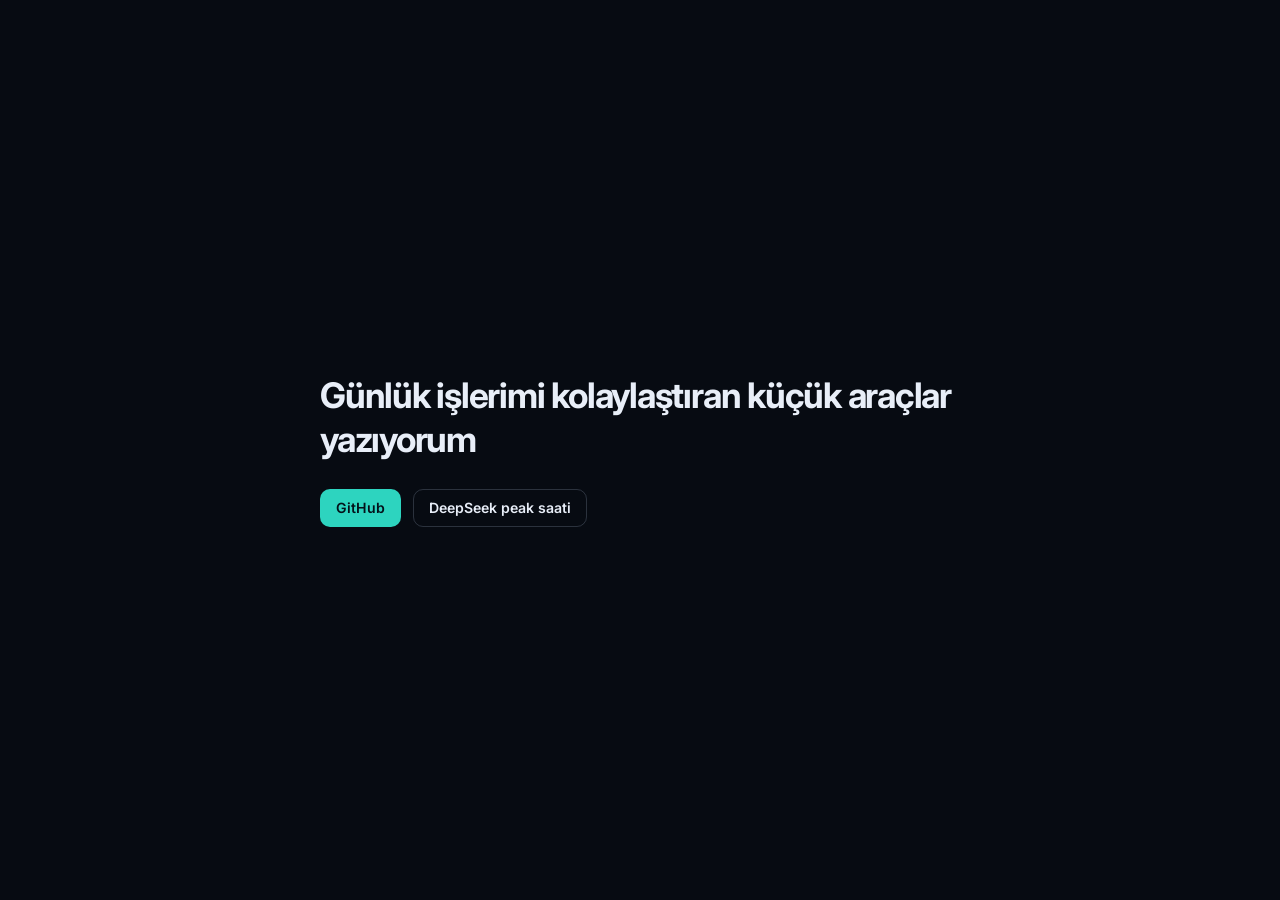
==== index.html @ ddc10a00 "refactor: ana sayfayi tek cumleye indir" ====
<!DOCTYPE html>
<html lang="tr">
<head>
  <meta charset="utf-8" />
  <meta name="viewport" content="width=device-width, initial-scale=1" />
  <title>Taha · xmtaha</title>
  <meta name="description" content="Günlük işlerimi kolaylaştıran küçük araçlar yazıyorum." />
  <meta name="author" content="Taha" />
  <meta name="theme-color" content="#070b12" />
  <meta name="color-scheme" content="dark" />
  <meta property="og:type" content="profile" />
  <meta property="og:title" content="Taha · xmtaha" />
  <meta property="og:description" content="Günlük işlerimi kolaylaştıran küçük araçlar yazıyorum." />
  <link rel="icon" href="data:image/svg+xml,%3Csvg xmlns='http://www.w3.org/2000/svg' viewBox='0 0 64 64'%3E%3Crect width='64' height='64' rx='14' fill='%230b1220'/%3E%3Cpath d='M20 22 12 32l8 10M44 22l8 10-8 10M36 18l-8 28' stroke='%232dd4bf' stroke-width='5' stroke-linecap='round' stroke-linejoin='round' fill='none'/%3E%3C/svg%3E" />
  <link rel="preconnect" href="https://fonts.googleapis.com" />
  <link rel="preconnect" href="https://fonts.gstatic.com" crossorigin />
  <link href="https://fonts.googleapis.com/css2?family=Inter:wght@400;500;600;700&family=JetBrains+Mono:wght@400;500&display=swap" rel="stylesheet" />
  <link rel="stylesheet" href="styles.css?v=4" />
</head>
<body>
  <main class="container">
    <h1>Günlük işlerimi kolaylaştıran küçük araçlar yazıyorum</h1>
    <div class="links">
      <a class="btn btn-primary" href="https://github.com/xmtaha" target="_blank" rel="noopener">GitHub</a>
      <a class="btn btn-ghost" href="deepseek/">DeepSeek peak saati</a>
    </div>
  </main>
</body>
</html>
---- styles.css ----
/* =========================================================
   xmtaha — tek cümlelik ana sayfa
   ========================================================= */

:root {
  color-scheme: dark;
  --bg: #070b12;
  --text: #e8eef8;
  --accent: #2dd4bf;
  --border-strong: rgba(148, 163, 184, 0.26);
  --font: "Inter", ui-sans-serif, system-ui, -apple-system, "Segoe UI", sans-serif;
}

*,
*::before,
*::after {
  box-sizing: border-box;
}

body {
  margin: 0;
  min-height: 100vh;
  display: grid;
  place-items: center;
  padding: 2rem 1.25rem;
  font-family: var(--font);
  font-size: 16px;
  line-height: 1.5;
  color: var(--text);
  background: var(--bg);
  -webkit-font-smoothing: antialiased;
}

a {
  color: inherit;
  text-decoration: none;
}

:focus-visible {
  outline: 2px solid var(--accent);
  outline-offset: 3px;
  border-radius: 5px;
}

.container {
  width: min(640px, 100%);
}

h1 {
  margin: 0;
  font-size: clamp(1.6rem, 4.5vw, 2.2rem);
  font-weight: 700;
  letter-spacing: -0.035em;
  line-height: 1.25;
}

.links {
  display: flex;
  flex-wrap: wrap;
  gap: 0.7rem;
  margin-top: 1.75rem;
}

.btn {
  display: inline-flex;
  align-items: center;
  padding: 0.6rem 0.95rem;
  border: 1px solid transparent;
  border-radius: 10px;
  font-size: 0.88rem;
  font-weight: 600;
  line-height: 1.2;
  transition: border-color 0.18s ease, color 0.18s ease, background 0.18s ease;
}

.btn-primary {
  background: var(--accent);
  color: #04121a;
}

.btn-primary:hover {
  background: #4fe0cc;
}

.btn-ghost {
  border-color: var(--border-strong);
}

.btn-ghost:hover {
  border-color: rgba(45, 212, 191, 0.55);
  color: var(--accent);
}

@media (max-width: 520px) {
  .links .btn {
    flex: 1 1 auto;
    justify-content: center;
  }
}

@media (prefers-reduced-motion: reduce) {
  *,
  *::before,
  *::after {
    transition-duration: 0.001ms !important;
  }
}
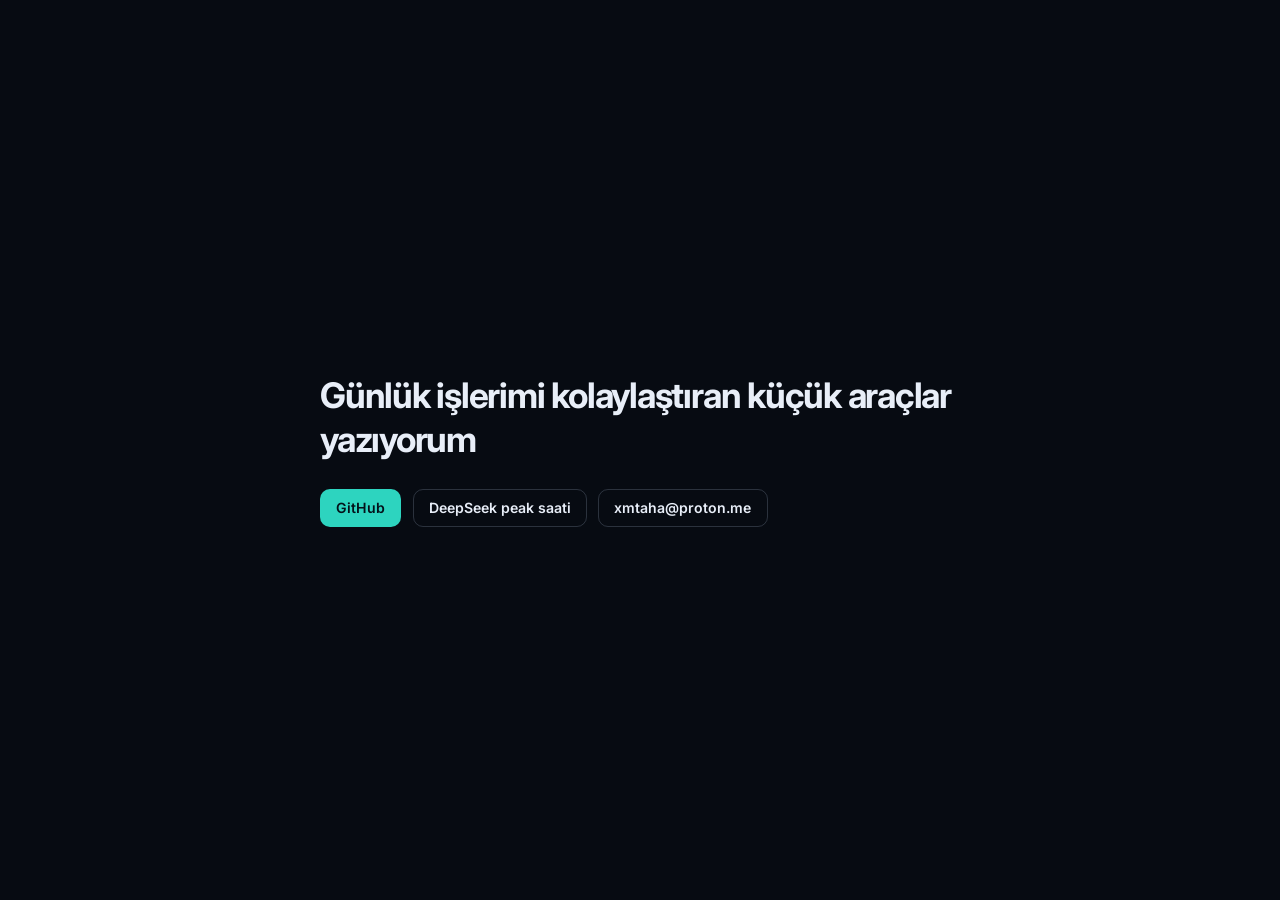
==== commit 5112ad44: "feat: iletisim icin e-posta ekle" ====
--- a/index.html
+++ b/index.html
@@ -23,7 +23,8 @@
     <div class="links">
       <a class="btn btn-primary" href="https://github.com/xmtaha" target="_blank" rel="noopener">GitHub</a>
       <a class="btn btn-ghost" href="deepseek/">DeepSeek peak saati</a>
+      <a class="btn btn-ghost" href="mailto:xmtaha@proton.me">xmtaha@proton.me</a>
     </div>
   </main>
 </body>
-</html>
+</html>
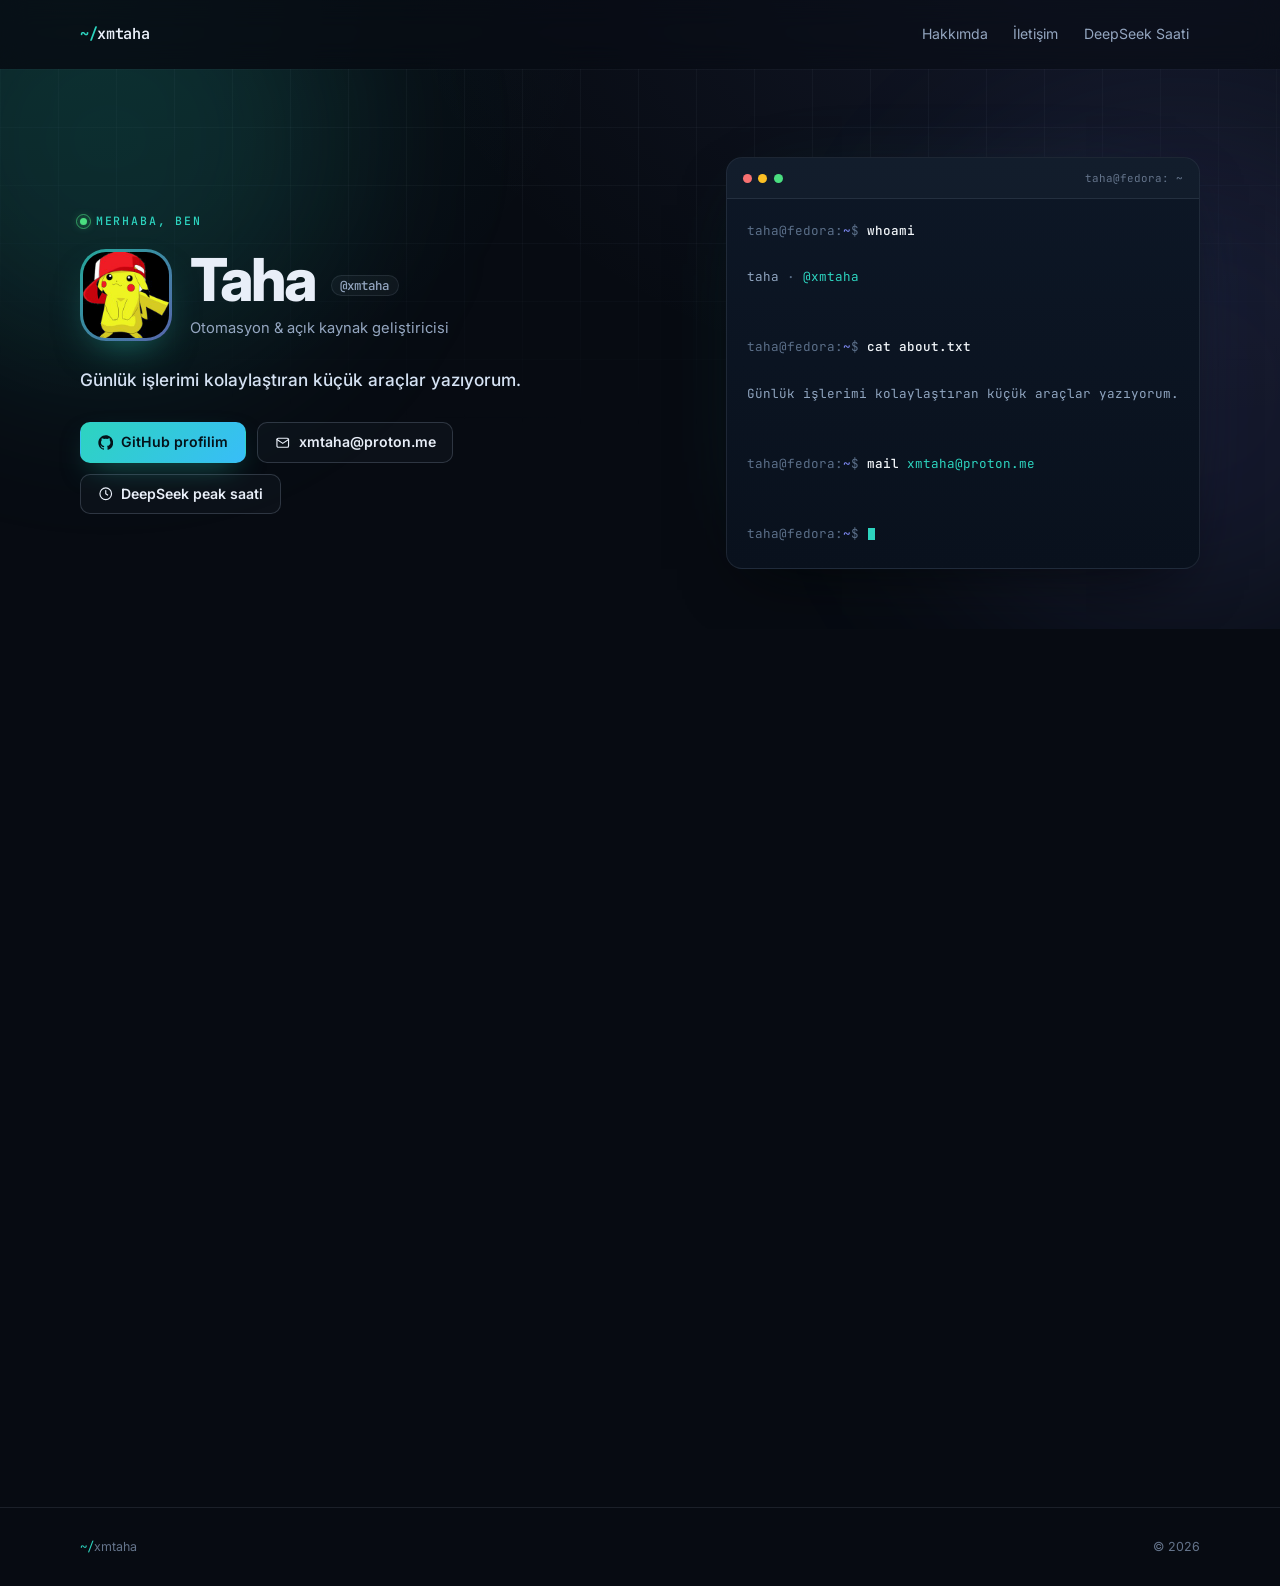
==== commit d61101cc: "feat: eski tasarima don, sadelesmis icerik + e-posta" ====
--- a/index.html
+++ b/index.html
@@ -11,20 +11,146 @@
   <meta property="og:type" content="profile" />
   <meta property="og:title" content="Taha · xmtaha" />
   <meta property="og:description" content="Günlük işlerimi kolaylaştıran küçük araçlar yazıyorum." />
+  <meta property="og:image" content="https://avatars.githubusercontent.com/u/82343366?v=4&s=400" />
   <link rel="icon" href="data:image/svg+xml,%3Csvg xmlns='http://www.w3.org/2000/svg' viewBox='0 0 64 64'%3E%3Crect width='64' height='64' rx='14' fill='%230b1220'/%3E%3Cpath d='M20 22 12 32l8 10M44 22l8 10-8 10M36 18l-8 28' stroke='%232dd4bf' stroke-width='5' stroke-linecap='round' stroke-linejoin='round' fill='none'/%3E%3C/svg%3E" />
   <link rel="preconnect" href="https://fonts.googleapis.com" />
   <link rel="preconnect" href="https://fonts.gstatic.com" crossorigin />
-  <link href="https://fonts.googleapis.com/css2?family=Inter:wght@400;500;600;700&family=JetBrains+Mono:wght@400;500&display=swap" rel="stylesheet" />
-  <link rel="stylesheet" href="styles.css?v=4" />
+  <link href="https://fonts.googleapis.com/css2?family=Inter:wght@400;500;600;700;800&family=JetBrains+Mono:wght@400;500;600&display=swap" rel="stylesheet" />
+  <link rel="stylesheet" href="styles.css?v=5" />
 </head>
 <body>
-  <main class="container">
-    <h1>Günlük işlerimi kolaylaştıran küçük araçlar yazıyorum</h1>
-    <div class="links">
-      <a class="btn btn-primary" href="https://github.com/xmtaha" target="_blank" rel="noopener">GitHub</a>
-      <a class="btn btn-ghost" href="deepseek/">DeepSeek peak saati</a>
-      <a class="btn btn-ghost" href="mailto:xmtaha@proton.me">xmtaha@proton.me</a>
+  <svg class="svg-sprite" xmlns="http://www.w3.org/2000/svg" aria-hidden="true">
+    <symbol id="i-github" viewBox="0 0 24 24">
+      <path d="M12 .5C5.73.5.5 5.73.5 12c0 5.08 3.29 9.39 7.86 10.91.58.11.79-.25.79-.56 0-.28-.01-1.02-.02-2-3.2.7-3.88-1.54-3.88-1.54-.52-1.33-1.28-1.68-1.28-1.68-1.04-.71.08-.7.08-.7 1.15.08 1.76 1.18 1.76 1.18 1.02 1.75 2.68 1.25 3.33.95.1-.74.4-1.25.72-1.54-2.55-.29-5.23-1.28-5.23-5.7 0-1.26.45-2.29 1.18-3.1-.12-.29-.51-1.46.11-3.05 0 0 .96-.31 3.15 1.18a10.9 10.9 0 0 1 5.74 0c2.19-1.49 3.15-1.18 3.15-1.18.62 1.59.23 2.76.11 3.05.73.81 1.18 1.84 1.18 3.1 0 4.43-2.69 5.41-5.25 5.69.41.36.78 1.06.78 2.14 0 1.55-.01 2.8-.01 3.18 0 .31.21.68.8.56A11.5 11.5 0 0 0 23.5 12C23.5 5.73 18.27.5 12 .5Z" />
+    </symbol>
+    <symbol id="i-mail" viewBox="0 0 24 24">
+      <rect x="3" y="5" width="18" height="14" rx="2" />
+      <path d="m3 7 9 6 9-6" />
+    </symbol>
+    <symbol id="i-clock" viewBox="0 0 24 24">
+      <circle cx="12" cy="12" r="9" />
+      <path d="M12 7v5l3 2" />
+    </symbol>
+  </svg>
+
+  <a class="skip-link" href="#main">İçeriğe geç</a>
+
+  <header class="site-header" id="site-header">
+    <nav class="nav container" aria-label="Ana menü">
+      <a class="brand" href="#top"><span class="brand-mark">~/</span>xmtaha</a>
+      <div class="nav-links" id="nav-menu">
+        <a href="#hakkimda">Hakkımda</a>
+        <a href="#iletisim">İletişim</a>
+        <a href="deepseek/">DeepSeek Saati</a>
+      </div>
+      <button class="nav-toggle" id="nav-toggle" type="button" aria-expanded="false" aria-controls="nav-menu" aria-label="Menüyü aç">
+        <span></span><span></span><span></span>
+      </button>
+    </nav>
+  </header>
+
+  <main id="main">
+    <section class="hero" id="top">
+      <div class="hero-glow hero-glow--teal" aria-hidden="true"></div>
+      <div class="hero-glow hero-glow--indigo" aria-hidden="true"></div>
+
+      <div class="container hero-grid">
+        <div class="hero-copy">
+          <p class="eyebrow"><span class="pulse" aria-hidden="true"></span> Merhaba, ben</p>
+
+          <div class="identity">
+            <img class="avatar" src="avatar.jpg" alt="Taha'nın avatarı" width="92" height="92" />
+            <div>
+              <h1>Taha <span class="handle">@xmtaha</span></h1>
+              <p class="role">Otomasyon &amp; açık kaynak geliştiricisi</p>
+            </div>
+          </div>
+
+          <p class="bio">Günlük işlerimi kolaylaştıran küçük araçlar yazıyorum.</p>
+
+          <div class="hero-actions">
+            <a class="btn btn-primary" href="https://github.com/xmtaha" target="_blank" rel="noopener">
+              <svg class="icon icon-fill" aria-hidden="true"><use href="#i-github" /></svg>
+              GitHub profilim
+            </a>
+            <a class="btn btn-ghost" href="mailto:xmtaha@proton.me">
+              <svg class="icon" aria-hidden="true"><use href="#i-mail" /></svg>
+              xmtaha@proton.me
+            </a>
+            <a class="btn btn-ghost" href="deepseek/">
+              <svg class="icon" aria-hidden="true"><use href="#i-clock" /></svg>
+              DeepSeek peak saati
+            </a>
+          </div>
+        </div>
+
+        <div class="terminal-wrap">
+          <div class="terminal">
+            <div class="terminal-bar">
+              <span class="dot dot--red" aria-hidden="true"></span>
+              <span class="dot dot--yellow" aria-hidden="true"></span>
+              <span class="dot dot--green" aria-hidden="true"></span>
+              <span class="terminal-title">taha@fedora: ~</span>
+            </div>
+            <pre class="terminal-body" aria-label="Terminal önizlemesi"><code><span class="t-line"><span class="t-dim">taha@fedora</span><span class="t-dim">:</span><span class="t-path">~</span><span class="t-dim">$</span> <span class="t-cmd">whoami</span></span>
+<span class="t-out">taha <span class="t-dim">·</span> <span class="t-accent">@xmtaha</span></span>
+
+<span class="t-line"><span class="t-dim">taha@fedora</span><span class="t-dim">:</span><span class="t-path">~</span><span class="t-dim">$</span> <span class="t-cmd">cat about.txt</span></span>
+<span class="t-out">Günlük işlerimi kolaylaştıran küçük araçlar yazıyorum.</span>
+
+<span class="t-line"><span class="t-dim">taha@fedora</span><span class="t-dim">:</span><span class="t-path">~</span><span class="t-dim">$</span> <span class="t-cmd">mail</span> <span class="t-accent">xmtaha@proton.me</span></span>
+
+<span class="t-line"><span class="t-dim">taha@fedora</span><span class="t-dim">:</span><span class="t-path">~</span><span class="t-dim">$</span> <span class="t-cursor" aria-hidden="true"></span></span></code></pre>
+          </div>
+        </div>
+      </div>
+    </section>
+
+    <section class="section" id="hakkimda">
+      <div class="container about-grid">
+        <div class="about-copy reveal">
+          <p class="eyebrow">01 — Hakkımda</p>
+          <h2>Karmaşık işleri <span class="grad">tek komuta</span> indiriyorum.</h2>
+          <p>
+            Tekrar eden işleri tek komuta indirmek için küçük araçlar yazıyorum: indirme
+            otomasyonları, NZB kontrolleri, ağ denemeleri, Linux scriptleri. Kodun büyük olması
+            değil, işe yaraması önemli.
+          </p>
+        </div>
+      </div>
+    </section>
+
+    <section class="section" id="iletisim">
+      <div class="container">
+        <div class="contact-card reveal">
+          <p class="eyebrow">02 — İletişim</p>
+          <h2>Ulaşmak istersen <span class="grad">buradan</span></h2>
+          <div class="contact-actions">
+            <a class="btn btn-primary" href="mailto:xmtaha@proton.me">
+              <svg class="icon" aria-hidden="true"><use href="#i-mail" /></svg>
+              xmtaha@proton.me
+            </a>
+            <a class="btn btn-ghost" href="https://github.com/xmtaha" target="_blank" rel="noopener">
+              <svg class="icon icon-fill" aria-hidden="true"><use href="#i-github" /></svg>
+              GitHub
+            </a>
+            <a class="btn btn-ghost" href="deepseek/">
+              <svg class="icon" aria-hidden="true"><use href="#i-clock" /></svg>
+              DeepSeek peak saati
+            </a>
+          </div>
+        </div>
+      </div>
+    </section>
+  </main>
+
+  <footer class="site-footer">
+    <div class="container footer-inner">
+      <p><span class="brand-mark">~/</span>xmtaha</p>
+      <p>© <span id="year">2026</span></p>
     </div>
-  </main>
+  </footer>
+
+  <script src="script.js?v=5"></script>
 </body>
-</html>+</html>
--- a/styles.css
+++ b/styles.css
@@ -1,14 +1,28 @@
 /* =========================================================
-   xmtaha — tek cümlelik ana sayfa
+   xmtaha — statik profil sayfası
    ========================================================= */
 
 :root {
   color-scheme: dark;
   --bg: #070b12;
+  --bg-elevated: #0c1320;
+  --surface: rgba(17, 25, 40, 0.66);
+  --surface-strong: #101a2b;
+  --border: rgba(148, 163, 184, 0.14);
+  --border-strong: rgba(148, 163, 184, 0.26);
   --text: #e8eef8;
+  --muted: #94a6c0;
+  --faint: #64748b;
   --accent: #2dd4bf;
-  --border-strong: rgba(148, 163, 184, 0.26);
+  --accent-soft: rgba(45, 212, 191, 0.12);
+  --accent-2: #818cf8;
+  --green: #4ade80;
+  --amber: #fbbf24;
+  --red: #f87171;
+  --radius: 18px;
+  --shadow: 0 24px 60px -24px rgba(0, 0, 0, 0.8);
   --font: "Inter", ui-sans-serif, system-ui, -apple-system, "Segoe UI", sans-serif;
+  --mono: "JetBrains Mono", ui-monospace, SFMono-Regular, Consolas, monospace;
 }
 
 *,
@@ -17,23 +31,62 @@
   box-sizing: border-box;
 }
 
+html {
+  scroll-behavior: smooth;
+  -webkit-text-size-adjust: 100%;
+}
+
 body {
   margin: 0;
-  min-height: 100vh;
-  display: grid;
-  place-items: center;
-  padding: 2rem 1.25rem;
   font-family: var(--font);
   font-size: 16px;
-  line-height: 1.5;
+  line-height: 1.6;
   color: var(--text);
-  background: var(--bg);
+  background-color: var(--bg);
+  background-image:
+    radial-gradient(1200px 800px at 88% -8%, rgba(129, 140, 248, 0.1), transparent 62%),
+    radial-gradient(900px 700px at 6% 0%, rgba(45, 212, 191, 0.07), transparent 58%);
+  background-attachment: fixed;
   -webkit-font-smoothing: antialiased;
+  -moz-osx-font-smoothing: grayscale;
+  overflow-x: hidden;
+}
+
+img {
+  display: block;
+  max-width: 100%;
 }
 
 a {
   color: inherit;
   text-decoration: none;
+}
+
+button {
+  font: inherit;
+  color: inherit;
+}
+
+h1,
+h2,
+h3,
+p,
+blockquote,
+dl,
+dd,
+figure {
+  margin: 0;
+}
+
+ul {
+  margin: 0;
+  padding: 0;
+  list-style: none;
+}
+
+::selection {
+  background: rgba(45, 212, 191, 0.32);
+  color: #fff;
 }
 
 :focus-visible {
@@ -42,48 +95,186 @@
   border-radius: 5px;
 }
 
+.svg-sprite {
+  position: absolute;
+  width: 0;
+  height: 0;
+  overflow: hidden;
+}
+
+.icon {
+  width: 1.1em;
+  height: 1.1em;
+  flex: none;
+  fill: none;
+  stroke: currentColor;
+  stroke-width: 1.8;
+  stroke-linecap: round;
+  stroke-linejoin: round;
+}
+
+.icon-fill {
+  fill: currentColor;
+  stroke: none;
+}
+
 .container {
-  width: min(640px, 100%);
-}
-
-h1 {
-  margin: 0;
-  font-size: clamp(1.6rem, 4.5vw, 2.2rem);
+  width: min(1120px, calc(100% - 2.5rem));
+  margin-inline: auto;
+}
+
+.skip-link {
+  position: fixed;
+  top: 0.75rem;
+  left: 0.75rem;
+  z-index: 200;
+  padding: 0.6rem 1rem;
+  border-radius: 8px;
+  background: var(--accent);
+  color: #04121a;
   font-weight: 700;
-  letter-spacing: -0.035em;
-  line-height: 1.25;
-}
-
-.links {
-  display: flex;
-  flex-wrap: wrap;
-  gap: 0.7rem;
-  margin-top: 1.75rem;
-}
+  transform: translateY(-160%);
+  transition: transform 0.2s ease;
+}
+
+.skip-link:focus {
+  transform: translateY(0);
+}
+
+/* ---------- Header ---------- */
+
+.site-header {
+  position: sticky;
+  top: 0;
+  z-index: 90;
+  background: rgba(7, 11, 18, 0.5);
+  border-bottom: 1px solid transparent;
+  backdrop-filter: blur(14px);
+  -webkit-backdrop-filter: blur(14px);
+  transition: background 0.25s ease, border-color 0.25s ease;
+}
+
+.site-header.is-scrolled {
+  background: rgba(7, 11, 18, 0.86);
+  border-bottom-color: var(--border);
+}
+
+.nav {
+  position: relative;
+  display: flex;
+  align-items: center;
+  gap: 1.25rem;
+  height: 68px;
+}
+
+.brand {
+  display: inline-flex;
+  align-items: center;
+  font-family: var(--mono);
+  font-size: 0.95rem;
+  font-weight: 600;
+  letter-spacing: -0.02em;
+  color: var(--text);
+}
+
+.brand-mark {
+  color: var(--accent);
+}
+
+.nav-links {
+  display: flex;
+  align-items: center;
+  gap: 0.25rem;
+  margin-left: auto;
+}
+
+.nav-links a {
+  padding: 0.42rem 0.68rem;
+  border-radius: 8px;
+  font-size: 0.88rem;
+  color: var(--muted);
+  transition: color 0.18s ease, background 0.18s ease;
+}
+
+.nav-links a:hover,
+.nav-links a.active {
+  color: var(--text);
+  background: rgba(148, 163, 184, 0.08);
+}
+
+.nav-github {
+  padding: 0.5rem 0.85rem;
+  font-size: 0.84rem;
+}
+
+.nav-toggle {
+  display: none;
+  flex-direction: column;
+  justify-content: center;
+  gap: 4px;
+  width: 40px;
+  height: 40px;
+  padding: 0;
+  border: 1px solid var(--border);
+  border-radius: 9px;
+  background: rgba(148, 163, 184, 0.05);
+  cursor: pointer;
+}
+
+.nav-toggle span {
+  display: block;
+  width: 17px;
+  height: 2px;
+  margin-inline: auto;
+  border-radius: 2px;
+  background: var(--text);
+  transition: transform 0.22s ease, opacity 0.22s ease;
+}
+
+.nav.is-open .nav-toggle span:nth-child(1) {
+  transform: translateY(6px) rotate(45deg);
+}
+
+.nav.is-open .nav-toggle span:nth-child(2) {
+  opacity: 0;
+}
+
+.nav.is-open .nav-toggle span:nth-child(3) {
+  transform: translateY(-6px) rotate(-45deg);
+}
+
+/* ---------- Buttons ---------- */
 
 .btn {
   display: inline-flex;
   align-items: center;
-  padding: 0.6rem 0.95rem;
+  justify-content: center;
+  gap: 0.5rem;
+  padding: 0.68rem 1.05rem;
   border: 1px solid transparent;
   border-radius: 10px;
   font-size: 0.88rem;
   font-weight: 600;
   line-height: 1.2;
-  transition: border-color 0.18s ease, color 0.18s ease, background 0.18s ease;
+  cursor: pointer;
+  transition: transform 0.18s ease, background 0.18s ease, border-color 0.18s ease, color 0.18s ease;
 }
 
 .btn-primary {
-  background: var(--accent);
+  background: linear-gradient(135deg, var(--accent), #38bdf8);
   color: #04121a;
+  box-shadow: 0 12px 30px -12px rgba(45, 212, 191, 0.55);
 }
 
 .btn-primary:hover {
-  background: #4fe0cc;
+  transform: translateY(-2px);
+  box-shadow: 0 16px 34px -12px rgba(45, 212, 191, 0.65);
 }
 
 .btn-ghost {
   border-color: var(--border-strong);
+  background: rgba(148, 163, 184, 0.045);
+  color: var(--text);
 }
 
 .btn-ghost:hover {
@@ -91,17 +282,1306 @@
   color: var(--accent);
 }
 
-@media (max-width: 520px) {
-  .links .btn {
+/* ---------- Hero ---------- */
+
+.hero {
+  position: relative;
+  padding: clamp(3.25rem, 7vw, 5.5rem) 0 clamp(2.5rem, 5vw, 3.75rem);
+  overflow: hidden;
+}
+
+.hero::before {
+  content: "";
+  position: absolute;
+  inset: 0;
+  background-image:
+    linear-gradient(rgba(148, 163, 184, 0.055) 1px, transparent 1px),
+    linear-gradient(90deg, rgba(148, 163, 184, 0.055) 1px, transparent 1px);
+  background-size: 58px 58px;
+  -webkit-mask-image: radial-gradient(ellipse 85% 65% at 50% 0%, #000 35%, transparent 100%);
+  mask-image: radial-gradient(ellipse 85% 65% at 50% 0%, #000 35%, transparent 100%);
+  pointer-events: none;
+}
+
+.hero-glow {
+  position: absolute;
+  border-radius: 50%;
+  filter: blur(90px);
+  pointer-events: none;
+}
+
+.hero-glow--teal {
+  top: -160px;
+  left: -120px;
+  width: 460px;
+  height: 460px;
+  background: rgba(45, 212, 191, 0.13);
+}
+
+.hero-glow--indigo {
+  top: 60px;
+  right: -160px;
+  width: 520px;
+  height: 520px;
+  background: rgba(129, 140, 248, 0.11);
+}
+
+.hero-grid {
+  position: relative;
+  display: grid;
+  grid-template-columns: 1.12fr 0.88fr;
+  align-items: center;
+  gap: clamp(2rem, 5vw, 4.5rem);
+}
+
+.hero-copy {
+  animation: hero-in 0.8s cubic-bezier(0.2, 0.7, 0.3, 1) both;
+}
+
+.eyebrow {
+  display: flex;
+  align-items: center;
+  gap: 0.55rem;
+  margin-bottom: 1.15rem;
+  font-family: var(--mono);
+  font-size: 0.72rem;
+  font-weight: 500;
+  letter-spacing: 0.16em;
+  text-transform: uppercase;
+  color: var(--accent);
+}
+
+.pulse {
+  position: relative;
+  width: 7px;
+  height: 7px;
+  border-radius: 50%;
+  background: var(--green);
+  box-shadow: 0 0 10px rgba(74, 222, 128, 0.8);
+}
+
+.pulse::after {
+  content: "";
+  position: absolute;
+  inset: -4px;
+  border: 1px solid rgba(74, 222, 128, 0.6);
+  border-radius: 50%;
+  animation: pulse-ring 2s ease-out infinite;
+}
+
+.identity {
+  display: flex;
+  align-items: center;
+  gap: 1.15rem;
+  margin-bottom: 1.6rem;
+}
+
+.avatar {
+  width: 92px;
+  height: 92px;
+  flex: none;
+  padding: 3px;
+  border-radius: 26px;
+  background: linear-gradient(135deg, rgba(45, 212, 191, 0.75), rgba(129, 140, 248, 0.65));
+  box-shadow: 0 18px 40px -18px rgba(45, 212, 191, 0.55);
+  object-fit: cover;
+}
+
+h1 {
+  font-size: clamp(2.4rem, 5vw, 3.7rem);
+  font-weight: 800;
+  letter-spacing: -0.045em;
+  line-height: 1.05;
+}
+
+.handle {
+  display: inline-block;
+  margin-left: 0.35rem;
+  padding: 0.18rem 0.55rem;
+  border: 1px solid var(--border);
+  border-radius: 999px;
+  background: rgba(148, 163, 184, 0.06);
+  font-family: var(--mono);
+  font-size: 0.78rem;
+  font-weight: 500;
+  letter-spacing: 0;
+  color: var(--muted);
+  vertical-align: middle;
+}
+
+.role {
+  margin-top: 0.4rem;
+  font-size: 0.92rem;
+  color: var(--muted);
+}
+
+.bio {
+  margin-bottom: 0.85rem;
+  font-size: 1.08rem;
+  font-weight: 500;
+  color: #d5e2f3;
+}
+
+.intro {
+  max-width: 56ch;
+  font-size: 0.95rem;
+  line-height: 1.75;
+  color: var(--muted);
+}
+
+.hero-actions {
+  display: flex;
+  flex-wrap: wrap;
+  gap: 0.7rem;
+  margin-top: 1.75rem;
+}
+
+.hero-meta {
+  display: flex;
+  flex-wrap: wrap;
+  gap: 0.65rem 1.4rem;
+  margin-top: 1.9rem;
+  font-size: 0.8rem;
+  color: var(--faint);
+}
+
+.hero-meta li {
+  display: inline-flex;
+  align-items: center;
+  gap: 0.42rem;
+}
+
+.hero-meta .icon {
+  color: var(--accent);
+  opacity: 0.85;
+}
+
+.local-time {
+  font-family: var(--mono);
+  font-size: 0.76rem;
+  color: var(--muted);
+  font-variant-numeric: tabular-nums;
+}
+
+/* ---------- Terminal ---------- */
+
+.terminal-wrap {
+  position: relative;
+  max-width: 500px;
+  justify-self: end;
+  width: 100%;
+  animation: hero-in 0.9s 0.12s cubic-bezier(0.2, 0.7, 0.3, 1) both;
+}
+
+.terminal-wrap::before {
+  content: "";
+  position: absolute;
+  inset: 12% 8%;
+  background: linear-gradient(120deg, rgba(45, 212, 191, 0.35), rgba(129, 140, 248, 0.35));
+  filter: blur(52px);
+  opacity: 0.5;
+  z-index: -1;
+}
+
+.terminal {
+  border: 1px solid var(--border);
+  border-radius: 16px;
+  background: linear-gradient(180deg, #0d1726, #09111d);
+  box-shadow: var(--shadow);
+  overflow: hidden;
+}
+
+.terminal-bar {
+  display: flex;
+  align-items: center;
+  gap: 0.4rem;
+  padding: 0.72rem 1rem;
+  border-bottom: 1px solid var(--border);
+  background: rgba(148, 163, 184, 0.04);
+}
+
+.dot {
+  width: 9px;
+  height: 9px;
+  border-radius: 50%;
+}
+
+.dot--red { background: #f87171; }
+.dot--yellow { background: #fbbf24; }
+.dot--green { background: #4ade80; }
+
+.terminal-title {
+  margin-left: auto;
+  font-family: var(--mono);
+  font-size: 0.68rem;
+  color: var(--faint);
+}
+
+.terminal-body {
+  margin: 0;
+  padding: 1.2rem 1.25rem 1.4rem;
+  overflow-x: auto;
+  font-family: var(--mono);
+  font-size: 0.79rem;
+  line-height: 1.85;
+  color: #c9d6e8;
+  tab-size: 2;
+}
+
+.terminal-body code {
+  font-family: inherit;
+}
+
+.t-line {
+  display: block;
+}
+
+.t-out {
+  display: block;
+  color: #8fa4bf;
+}
+
+.t-dim { color: #5b6f89; }
+.t-path { color: var(--accent-2); }
+.t-cmd { color: #f1f5f9; font-weight: 500; }
+.t-accent { color: var(--accent); }
+.t-hash { color: var(--amber); }
+
+.t-cursor {
+  display: inline-block;
+  width: 7px;
+  height: 0.95em;
+  margin-left: 1px;
+  background: var(--accent);
+  vertical-align: -2px;
+  animation: blink 1.1s steps(1) infinite;
+}
+
+/* ---------- Stats ---------- */
+
+.stats-bar {
+  display: grid;
+  grid-template-columns: repeat(4, 1fr);
+  margin-top: clamp(2.5rem, 5vw, 3.75rem);
+  border: 1px solid var(--border);
+  border-radius: 16px;
+  background: rgba(13, 21, 34, 0.58);
+  backdrop-filter: blur(10px);
+  -webkit-backdrop-filter: blur(10px);
+  overflow: hidden;
+}
+
+.stat {
+  padding: 1.15rem 1.4rem;
+  border-left: 1px solid var(--border);
+}
+
+.stat:first-child {
+  border-left: 0;
+}
+
+.stat-value {
+  display: block;
+  font-size: 1.55rem;
+  font-weight: 700;
+  letter-spacing: -0.03em;
+  line-height: 1.2;
+  font-variant-numeric: tabular-nums;
+}
+
+.stat-label {
+  display: block;
+  margin-top: 0.15rem;
+  font-size: 0.75rem;
+  color: var(--faint);
+}
+
+/* ---------- Sections ---------- */
+
+.section {
+  position: relative;
+  padding-block: clamp(3.5rem, 7.5vw, 6.25rem);
+  scroll-margin-top: 84px;
+}
+
+.section-head {
+  display: flex;
+  align-items: flex-end;
+  justify-content: space-between;
+  gap: 1.5rem;
+  flex-wrap: wrap;
+  margin-bottom: 2rem;
+}
+
+.section-head .eyebrow,
+.contact-card .eyebrow {
+  margin-bottom: 0.8rem;
+}
+
+h2 {
+  font-size: clamp(1.85rem, 3.6vw, 2.65rem);
+  font-weight: 800;
+  letter-spacing: -0.04em;
+  line-height: 1.14;
+}
+
+.grad {
+  background: linear-gradient(110deg, var(--accent) 10%, var(--accent-2) 90%);
+  -webkit-background-clip: text;
+  background-clip: text;
+  color: transparent;
+}
+
+.section-sub {
+  max-width: 58ch;
+  margin-top: 0.7rem;
+  font-size: 0.9rem;
+  color: var(--muted);
+}
+
+.inline-link {
+  color: var(--accent);
+  text-decoration: underline;
+  text-decoration-color: rgba(45, 212, 191, 0.35);
+  text-underline-offset: 3px;
+}
+
+.inline-link:hover {
+  text-decoration-color: var(--accent);
+}
+
+/* ---------- About ---------- */
+
+.about-grid {
+  display: grid;
+  grid-template-columns: 1.35fr 0.85fr;
+  align-items: start;
+  gap: clamp(2rem, 5vw, 4rem);
+}
+
+.about-copy .eyebrow {
+  margin-bottom: 0.9rem;
+}
+
+.about-copy h2 {
+  margin-bottom: 1.2rem;
+  max-width: 20ch;
+}
+
+.about-copy p {
+  max-width: 62ch;
+  font-size: 0.94rem;
+  line-height: 1.78;
+  color: var(--muted);
+}
+
+.about-copy p + p {
+  margin-top: 0.9rem;
+}
+
+.now-list {
+  display: grid;
+  gap: 0.6rem;
+  margin-top: 1.5rem;
+}
+
+.now-list li {
+  display: flex;
+  gap: 0.7rem;
+  font-size: 0.88rem;
+  color: var(--muted);
+}
+
+.now-list strong {
+  color: var(--text);
+  font-weight: 600;
+}
+
+.now-dot {
+  width: 6px;
+  height: 6px;
+  flex: none;
+  margin-top: 0.55rem;
+  border-radius: 50%;
+  background: var(--green);
+  box-shadow: 0 0 10px rgba(74, 222, 128, 0.75);
+}
+
+.toolbox {
+  position: sticky;
+  top: 94px;
+  border: 1px solid var(--border);
+  border-radius: var(--radius);
+  background: linear-gradient(180deg, rgba(19, 28, 44, 0.72), rgba(11, 17, 28, 0.52));
+  overflow: hidden;
+  box-shadow: 0 22px 50px -34px rgba(0, 0, 0, 0.9);
+}
+
+.toolbox-head {
+  display: flex;
+  align-items: center;
+  justify-content: space-between;
+  gap: 1rem;
+  padding: 0.95rem 1.25rem;
+  border-bottom: 1px solid var(--border);
+  background: rgba(148, 163, 184, 0.04);
+  font-size: 0.8rem;
+}
+
+.mono {
+  font-family: var(--mono);
+  color: var(--muted);
+}
+
+.badge {
+  padding: 0.15rem 0.5rem;
+  border: 1px solid rgba(45, 212, 191, 0.3);
+  border-radius: 999px;
+  background: rgba(45, 212, 191, 0.08);
+  font-family: var(--mono);
+  font-size: 0.62rem;
+  letter-spacing: 0.08em;
+  text-transform: uppercase;
+  color: var(--accent);
+}
+
+.toolbox dl {
+  padding: 0.3rem 1.25rem;
+}
+
+.toolbox dl > div {
+  display: grid;
+  grid-template-columns: 72px 1fr;
+  gap: 1rem;
+  padding: 0.85rem 0;
+  border-bottom: 1px dashed rgba(148, 163, 184, 0.13);
+}
+
+.toolbox dl > div:last-child {
+  border-bottom: 0;
+}
+
+.toolbox dt {
+  padding-top: 0.12rem;
+  font-family: var(--mono);
+  font-size: 0.68rem;
+  letter-spacing: 0.08em;
+  text-transform: uppercase;
+  color: var(--faint);
+}
+
+.toolbox dd {
+  font-size: 0.85rem;
+  line-height: 1.6;
+  color: #c7d4e6;
+}
+
+/* ---------- Projects ---------- */
+
+.project-toolbar {
+  display: flex;
+  align-items: center;
+  justify-content: space-between;
+  gap: 1rem;
+  flex-wrap: wrap;
+  margin-bottom: 1rem;
+}
+
+.filters {
+  display: flex;
+  flex-wrap: wrap;
+  gap: 0.4rem;
+}
+
+.filter {
+  display: inline-flex;
+  align-items: center;
+  gap: 0.42rem;
+  padding: 0.42rem 0.78rem;
+  border: 1px solid var(--border);
+  border-radius: 999px;
+  background: transparent;
+  font-size: 0.8rem;
+  line-height: 1.2;
+  color: var(--muted);
+  cursor: pointer;
+  transition: border-color 0.18s ease, color 0.18s ease, background 0.18s ease;
+}
+
+.filter:hover {
+  border-color: var(--border-strong);
+  color: var(--text);
+}
+
+.filter[aria-pressed="true"] {
+  border-color: rgba(45, 212, 191, 0.5);
+  background: rgba(45, 212, 191, 0.11);
+  color: #8ff3e6;
+}
+
+.filter-count {
+  font-family: var(--mono);
+  font-size: 0.68rem;
+  color: var(--faint);
+}
+
+.filter[aria-pressed="true"] .filter-count {
+  color: rgba(143, 243, 230, 0.7);
+}
+
+.lang-dot {
+  width: 8px;
+  height: 8px;
+  flex: none;
+  border-radius: 50%;
+  background: var(--dot, var(--accent));
+}
+
+.search {
+  display: flex;
+  align-items: center;
+  gap: 0.5rem;
+  min-width: 230px;
+  padding: 0.52rem 0.8rem;
+  border: 1px solid var(--border);
+  border-radius: 10px;
+  background: rgba(17, 25, 40, 0.5);
+  color: var(--faint);
+  transition: border-color 0.18s ease, box-shadow 0.18s ease;
+}
+
+.search:focus-within {
+  border-color: rgba(45, 212, 191, 0.6);
+  box-shadow: 0 0 0 3px rgba(45, 212, 191, 0.1);
+}
+
+.search .icon {
+  width: 15px;
+  height: 15px;
+}
+
+.search input {
+  width: 100%;
+  border: 0;
+  background: transparent;
+  font-family: inherit;
+  font-size: 0.85rem;
+  color: var(--text);
+  outline: none;
+}
+
+.search input::placeholder {
+  color: var(--faint);
+}
+
+.results-line {
+  margin-bottom: 1.1rem;
+  font-size: 0.78rem;
+  color: var(--faint);
+}
+
+.results-line strong {
+  color: var(--muted);
+  font-weight: 600;
+  font-variant-numeric: tabular-nums;
+}
+
+.project-grid {
+  display: grid;
+  grid-template-columns: repeat(auto-fill, minmax(290px, 1fr));
+  gap: 1rem;
+}
+
+.project {
+  position: relative;
+  display: flex;
+  flex-direction: column;
+  gap: 0.65rem;
+  min-height: 214px;
+  padding: 1.3rem;
+  border: 1px solid var(--border);
+  border-radius: 16px;
+  background: linear-gradient(160deg, rgba(19, 28, 44, 0.75), rgba(11, 17, 28, 0.6));
+  opacity: 0;
+  transform: translateY(16px);
+  transition:
+    opacity 0.55s ease,
+    transform 0.55s cubic-bezier(0.2, 0.7, 0.3, 1),
+    border-color 0.2s ease,
+    box-shadow 0.2s ease;
+}
+
+.project.in {
+  opacity: 1;
+  transform: none;
+  transition:
+    opacity 0.55s ease,
+    transform 0.2s ease,
+    border-color 0.2s ease,
+    box-shadow 0.2s ease;
+}
+
+.project.in:hover {
+  transform: translateY(-4px);
+  border-color: rgba(45, 212, 191, 0.4);
+  box-shadow: 0 22px 44px -26px rgba(0, 0, 0, 0.95), inset 0 0 0 1px rgba(45, 212, 191, 0.06);
+}
+
+.project.is-hidden {
+  display: none;
+}
+
+.project-top {
+  display: flex;
+  align-items: center;
+  justify-content: space-between;
+  color: var(--faint);
+}
+
+.project-top .icon {
+  width: 19px;
+  height: 19px;
+}
+
+.project-top .folder {
+  color: var(--accent);
+  opacity: 0.9;
+}
+
+.card-arrow {
+  transition: color 0.18s ease, transform 0.18s ease;
+}
+
+.project:hover .card-arrow {
+  color: var(--accent);
+  transform: translate(2px, -2px);
+}
+
+.project h3 {
+  font-family: var(--mono);
+  font-size: 0.95rem;
+  font-weight: 600;
+  letter-spacing: -0.02em;
+  line-height: 1.4;
+  overflow-wrap: anywhere;
+}
+
+.project h3 a {
+  transition: color 0.18s ease;
+}
+
+.project h3 a:hover {
+  color: var(--accent);
+}
+
+.project p {
+  flex: 1;
+  font-size: 0.86rem;
+  line-height: 1.68;
+  color: var(--muted);
+}
+
+.project-meta {
+  display: flex;
+  flex-wrap: wrap;
+  align-items: center;
+  gap: 0.55rem 0.8rem;
+  margin-top: 0.15rem;
+  font-family: var(--mono);
+  font-size: 0.7rem;
+  color: var(--faint);
+}
+
+.lang {
+  display: inline-flex;
+  align-items: center;
+  gap: 0.4rem;
+  color: var(--muted);
+}
+
+.meta-item {
+  display: inline-flex;
+  align-items: center;
+  gap: 0.28rem;
+  font-variant-numeric: tabular-nums;
+}
+
+.meta-item .icon {
+  width: 12px;
+  height: 12px;
+}
+
+.meta-date {
+  margin-left: auto;
+  color: var(--faint);
+}
+
+.meta-date .icon {
+  opacity: 0.7;
+}
+
+.tag-fork {
+  padding: 0.05rem 0.42rem;
+  border: 1px solid var(--border);
+  border-radius: 999px;
+  font-size: 0.62rem;
+  letter-spacing: 0.04em;
+  color: var(--faint);
+}
+
+.empty-state {
+  display: grid;
+  justify-items: center;
+  gap: 0.6rem;
+  margin-top: 0.5rem;
+  padding: 3rem 1.5rem;
+  border: 1px dashed var(--border-strong);
+  border-radius: 16px;
+  text-align: center;
+  color: var(--muted);
+}
+
+.empty-state[hidden] {
+  display: none;
+}
+
+.empty-state > .icon {
+  width: 26px;
+  height: 26px;
+  color: var(--faint);
+}
+
+.empty-state .btn {
+  margin-top: 0.4rem;
+}
+
+.noscript-note {
+  margin-top: 1rem;
+  font-size: 0.85rem;
+  color: var(--muted);
+}
+
+/* ---------- Skills ---------- */
+
+.skills-grid {
+  display: grid;
+  grid-template-columns: repeat(auto-fit, minmax(245px, 1fr));
+  gap: 1rem;
+}
+
+.skill-card {
+  padding: 1.3rem;
+  border: 1px solid var(--border);
+  border-radius: 16px;
+  background: linear-gradient(180deg, rgba(19, 28, 44, 0.62), rgba(11, 17, 28, 0.46));
+  transition: border-color 0.2s ease, transform 0.2s ease;
+}
+
+.skill-card:hover {
+  border-color: rgba(45, 212, 191, 0.32);
+  transform: translateY(-2px);
+}
+
+.skill-icon {
+  display: grid;
+  place-items: center;
+  width: 38px;
+  height: 38px;
+  margin-bottom: 0.95rem;
+  border: 1px solid rgba(45, 212, 191, 0.22);
+  border-radius: 11px;
+  background: rgba(45, 212, 191, 0.09);
+  color: var(--accent);
+}
+
+.skill-icon .icon {
+  width: 18px;
+  height: 18px;
+}
+
+.skill-card h3 {
+  margin-bottom: 0.35rem;
+  font-size: 0.98rem;
+  font-weight: 600;
+  letter-spacing: -0.015em;
+}
+
+.skill-card p {
+  font-size: 0.84rem;
+  line-height: 1.68;
+  color: var(--muted);
+}
+
+.lang-panel {
+  margin-top: 1.35rem;
+  padding: 1.4rem 1.5rem;
+  border: 1px solid var(--border);
+  border-radius: var(--radius);
+  background: linear-gradient(180deg, rgba(17, 25, 40, 0.6), rgba(11, 17, 28, 0.45));
+}
+
+.lang-panel-head {
+  display: flex;
+  align-items: baseline;
+  justify-content: space-between;
+  gap: 1rem;
+  flex-wrap: wrap;
+  padding-bottom: 1rem;
+  border-bottom: 1px solid var(--border);
+}
+
+.lang-panel-head h3 {
+  font-size: 0.94rem;
+  font-weight: 600;
+}
+
+.lang-panel-head span {
+  font-family: var(--mono);
+  font-size: 0.7rem;
+  color: var(--faint);
+}
+
+.lang-bars {
+  display: grid;
+  gap: 0.85rem;
+  padding-top: 1.15rem;
+}
+
+.lang-row {
+  display: grid;
+  grid-template-columns: 120px 1fr 42px;
+  align-items: center;
+  gap: 0.9rem;
+  font-size: 0.82rem;
+}
+
+.lang-name {
+  display: inline-flex;
+  align-items: center;
+  gap: 0.5rem;
+  color: var(--text);
+}
+
+.lang-track {
+  display: block;
+  height: 8px;
+  border-radius: 999px;
+  background: rgba(148, 163, 184, 0.11);
+  overflow: hidden;
+}
+
+.lang-fill {
+  display: block;
+  width: 0;
+  height: 100%;
+  border-radius: 999px;
+  background: var(--dot, var(--accent));
+  box-shadow: 0 0 12px -2px var(--dot, var(--accent));
+  transition: width 0.9s cubic-bezier(0.2, 0.8, 0.2, 1) 0.15s;
+}
+
+.reveal.in .lang-fill {
+  width: var(--w);
+}
+
+.lang-count {
+  font-family: var(--mono);
+  font-size: 0.7rem;
+  text-align: right;
+  color: var(--faint);
+  font-variant-numeric: tabular-nums;
+}
+
+/* ---------- Contact ---------- */
+
+.contact-card {
+  position: relative;
+  overflow: hidden;
+  padding: clamp(2rem, 5.5vw, 3.75rem);
+  border: 1px solid rgba(45, 212, 191, 0.26);
+  border-radius: 26px;
+  background:
+    radial-gradient(620px 300px at 82% 0%, rgba(129, 140, 248, 0.16), transparent 70%),
+    radial-gradient(520px 320px at 8% 100%, rgba(45, 212, 191, 0.13), transparent 72%),
+    rgba(13, 21, 34, 0.82);
+  text-align: center;
+}
+
+.contact-card::before {
+  content: "";
+  position: absolute;
+  inset: 0;
+  background-image:
+    linear-gradient(rgba(148, 163, 184, 0.05) 1px, transparent 1px),
+    linear-gradient(90deg, rgba(148, 163, 184, 0.05) 1px, transparent 1px);
+  background-size: 46px 46px;
+  -webkit-mask-image: radial-gradient(ellipse 70% 80% at 50% 50%, #000, transparent 78%);
+  mask-image: radial-gradient(ellipse 70% 80% at 50% 50%, #000, transparent 78%);
+  pointer-events: none;
+}
+
+.contact-card > * {
+  position: relative;
+}
+
+.contact-card .eyebrow {
+  justify-content: center;
+}
+
+.contact-card h2 {
+  max-width: 24ch;
+  margin: 0 auto 0.9rem;
+}
+
+.contact-desc {
+  max-width: 52ch;
+  margin: 0 auto 1.8rem;
+  font-size: 0.92rem;
+  line-height: 1.75;
+  color: var(--muted);
+}
+
+.contact-actions {
+  display: flex;
+  justify-content: center;
+  flex-wrap: wrap;
+  gap: 0.7rem;
+}
+
+.contact-meta {
+  display: flex;
+  justify-content: center;
+  flex-wrap: wrap;
+  gap: 0.7rem 1.4rem;
+  margin-top: 2rem;
+  padding-top: 1.4rem;
+  border-top: 1px solid var(--border);
+  font-size: 0.78rem;
+  color: var(--faint);
+}
+
+.contact-meta span {
+  display: inline-flex;
+  align-items: center;
+  gap: 0.4rem;
+}
+
+.contact-meta .icon {
+  color: var(--accent);
+  opacity: 0.8;
+}
+
+/* ---------- Footer ---------- */
+
+.site-footer {
+  padding: 1.8rem 0;
+  border-top: 1px solid var(--border);
+}
+
+.footer-inner {
+  display: flex;
+  align-items: center;
+  justify-content: space-between;
+  gap: 0.75rem 1.5rem;
+  flex-wrap: wrap;
+  font-size: 0.78rem;
+  color: var(--faint);
+}
+
+.footer-inner .brand-mark {
+  font-family: var(--mono);
+}
+
+.footer-sep {
+  margin-inline: 0.25rem;
+  opacity: 0.55;
+}
+
+/* ---------- Back to top ---------- */
+
+.to-top {
+  position: fixed;
+  right: 1.25rem;
+  bottom: 1.25rem;
+  z-index: 80;
+  display: grid;
+  place-items: center;
+  width: 42px;
+  height: 42px;
+  padding: 0;
+  border: 1px solid var(--border-strong);
+  border-radius: 12px;
+  background: rgba(13, 21, 34, 0.9);
+  color: var(--muted);
+  cursor: pointer;
+  opacity: 0;
+  transform: translateY(12px);
+  pointer-events: none;
+  backdrop-filter: blur(10px);
+  transition: opacity 0.2s ease, transform 0.2s ease, color 0.2s ease, border-color 0.2s ease;
+}
+
+.to-top.is-visible {
+  opacity: 1;
+  transform: translateY(0);
+  pointer-events: auto;
+}
+
+.to-top:hover {
+  color: var(--accent);
+  border-color: rgba(45, 212, 191, 0.5);
+}
+
+/* ---------- Reveal & motion ---------- */
+
+.reveal {
+  opacity: 0;
+  transform: translateY(18px);
+  transition: opacity 0.65s ease, transform 0.65s cubic-bezier(0.2, 0.7, 0.3, 1);
+}
+
+.reveal.in {
+  opacity: 1;
+  transform: none;
+}
+
+@keyframes hero-in {
+  from {
+    opacity: 0;
+    transform: translateY(22px);
+  }
+  to {
+    opacity: 1;
+    transform: translateY(0);
+  }
+}
+
+@keyframes pulse-ring {
+  0% {
+    opacity: 0.7;
+    transform: scale(0.6);
+  }
+  75%,
+  100% {
+    opacity: 0;
+    transform: scale(1.6);
+  }
+}
+
+@keyframes blink {
+  0%,
+  49% {
+    opacity: 1;
+  }
+  50%,
+  100% {
+    opacity: 0;
+  }
+}
+
+/* ---------- Responsive ---------- */
+
+@media (max-width: 980px) {
+  .hero-grid {
+    grid-template-columns: 1fr;
+  }
+
+  .terminal-wrap {
+    max-width: 560px;
+    justify-self: start;
+  }
+
+  .about-grid {
+    grid-template-columns: 1fr;
+  }
+
+  .toolbox {
+    position: static;
+    max-width: 560px;
+  }
+}
+
+@media (max-width: 860px) {
+  .nav {
+    gap: 0.7rem;
+  }
+
+  .nav-toggle {
+    display: flex;
+    margin-left: 0;
+  }
+
+  .nav-github {
+    margin-left: auto;
+  }
+
+  .nav-links {
+    position: absolute;
+    top: 100%;
+    left: 0;
+    right: 0;
+    display: none;
+    flex-direction: column;
+    align-items: stretch;
+    gap: 0.15rem;
+    margin: 0;
+    padding: 0.6rem 1rem 1rem;
+    border: 1px solid var(--border);
+    border-top: 0;
+    border-radius: 0 0 14px 14px;
+    background: rgba(7, 11, 18, 0.97);
+    backdrop-filter: blur(16px);
+    -webkit-backdrop-filter: blur(16px);
+    box-shadow: 0 30px 50px -30px rgba(0, 0, 0, 0.9);
+  }
+
+  .nav.is-open .nav-links {
+    display: flex;
+    animation: menu-in 0.18s ease;
+  }
+
+  .nav-links a {
+    padding: 0.7rem 0.75rem;
+    font-size: 0.9rem;
+  }
+
+  @keyframes menu-in {
+    from {
+      opacity: 0;
+      transform: translateY(-6px);
+    }
+    to {
+      opacity: 1;
+      transform: translateY(0);
+    }
+  }
+}
+
+@media (max-width: 720px) {
+  .stats-bar {
+    grid-template-columns: repeat(2, 1fr);
+  }
+
+  .stat:nth-child(3) {
+    border-left: 0;
+  }
+
+  .stat:nth-child(n + 3) {
+    border-top: 1px solid var(--border);
+  }
+
+  .terminal-body {
+    font-size: 0.73rem;
+    padding: 1rem 1rem 1.2rem;
+  }
+
+  .lang-row {
+    grid-template-columns: 94px 1fr 36px;
+    gap: 0.7rem;
+  }
+
+  .contact-meta {
+    gap: 0.55rem 1rem;
+  }
+}
+
+@media (max-width: 560px) {
+  .container {
+    width: calc(100% - 2rem);
+  }
+
+  h1 {
+    font-size: 2.35rem;
+  }
+
+  .identity {
+    gap: 0.9rem;
+  }
+
+  .avatar {
+    width: 76px;
+    height: 76px;
+    border-radius: 21px;
+  }
+
+  .handle {
+    display: inline-block;
+    margin: 0.45rem 0 0;
+    font-size: 0.7rem;
+  }
+
+  .hero-actions .btn,
+  .contact-actions .btn {
     flex: 1 1 auto;
-    justify-content: center;
+  }
+
+  .project-toolbar {
+    align-items: stretch;
+  }
+
+  .search {
+    width: 100%;
+    min-width: 0;
+  }
+
+  .filters {
+    gap: 0.35rem;
+  }
+
+  .filter {
+    padding: 0.38rem 0.66rem;
+    font-size: 0.75rem;
+  }
+
+  .project-grid {
+    grid-template-columns: 1fr;
+  }
+
+  .project {
+    min-height: 0;
+  }
+
+  .stats-bar {
+    border-radius: 14px;
+  }
+
+  .stat {
+    padding: 0.95rem 1.1rem;
+  }
+
+  .stat-value {
+    font-size: 1.35rem;
+  }
+
+  .section {
+    scroll-margin-top: 76px;
+  }
+
+  .toolbox dl > div {
+    grid-template-columns: 64px 1fr;
   }
 }
 
 @media (prefers-reduced-motion: reduce) {
+  html {
+    scroll-behavior: auto;
+  }
+
   *,
   *::before,
   *::after {
+    animation-duration: 0.001ms !important;
+    animation-iteration-count: 1 !important;
     transition-duration: 0.001ms !important;
   }
-}
+
+  .reveal,
+  .project {
+    opacity: 1;
+    transform: none;
+  }
+
+  .reveal .lang-fill {
+    width: var(--w);
+  }
+}
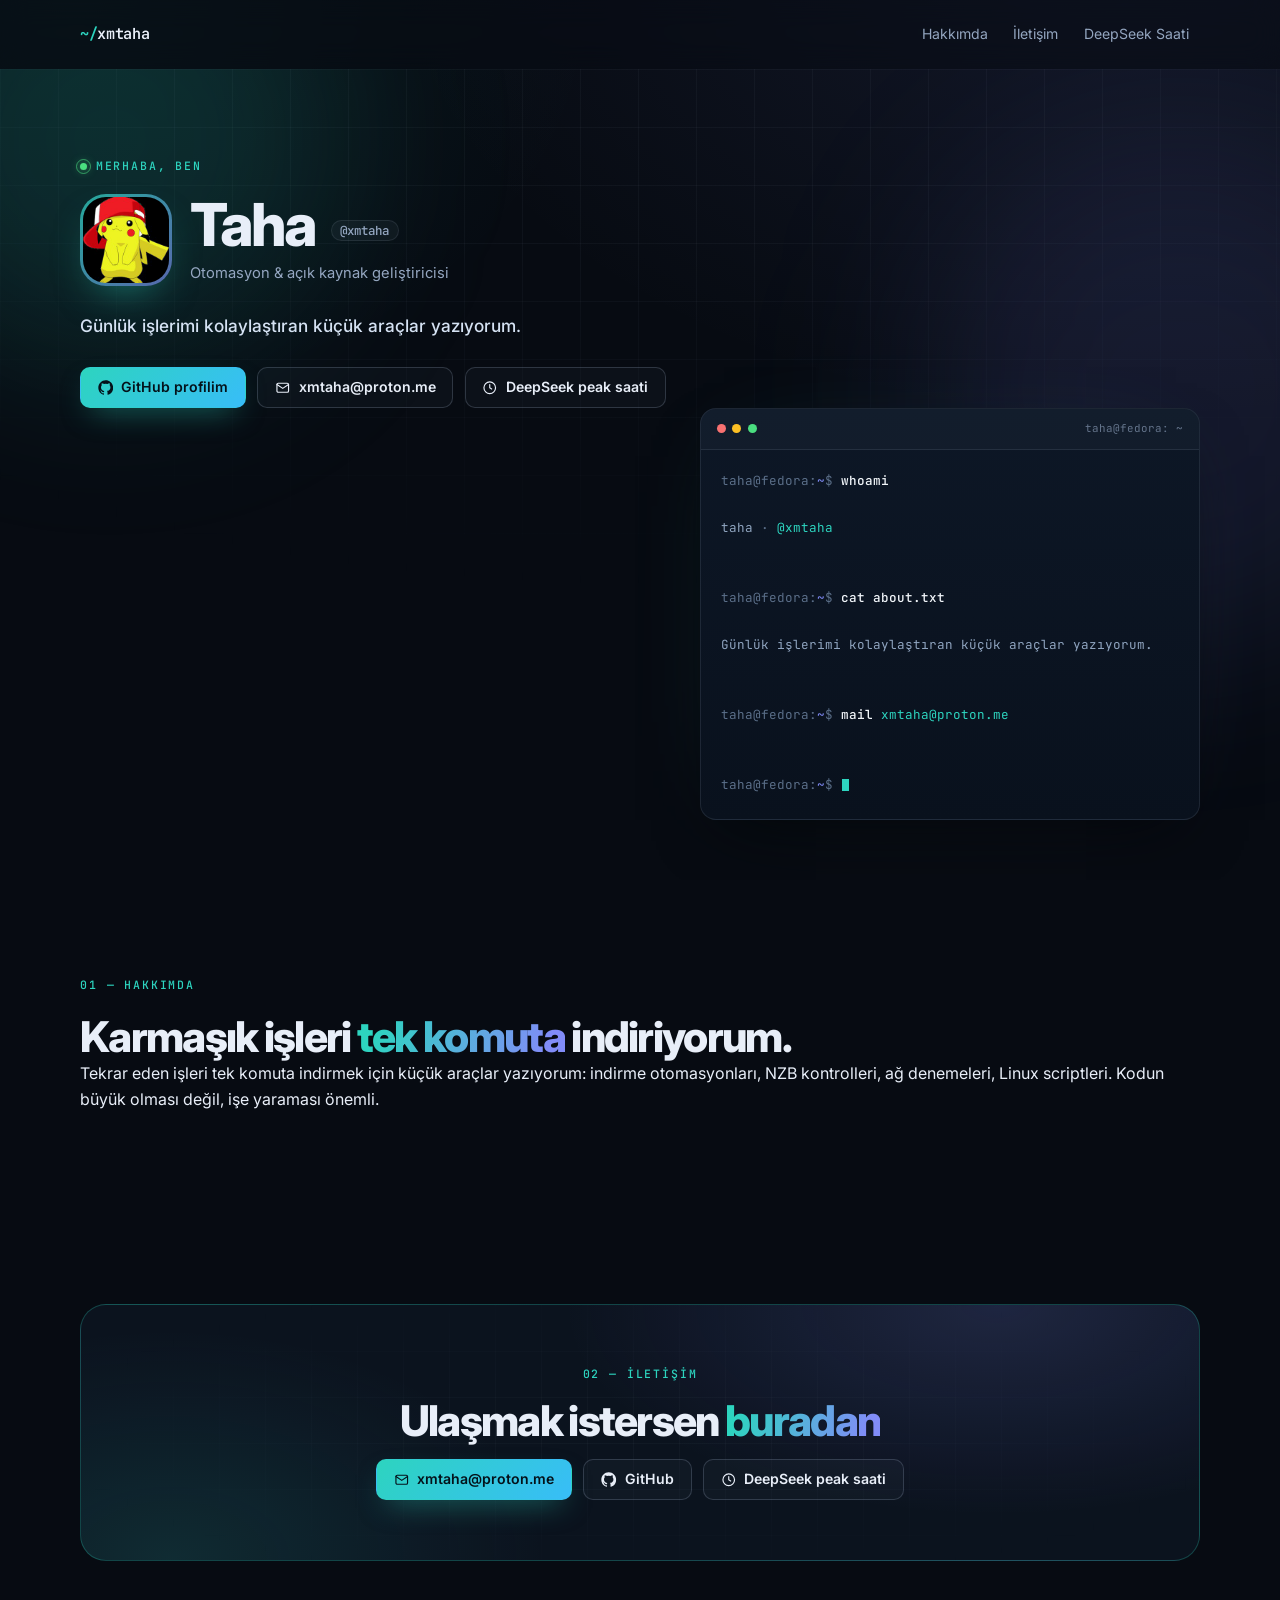
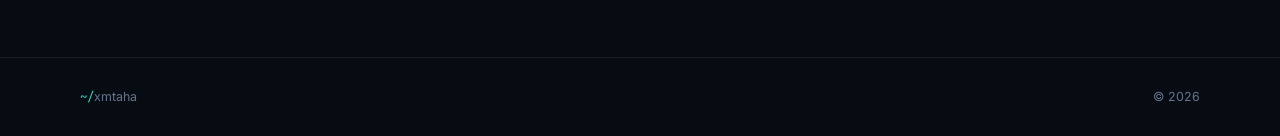
==== commit 92702b07: "fix: e-postayi varlik kodlayarak cloudflare gizlemesinden kurtar" ====
--- a/index.html
+++ b/index.html
@@ -73,9 +73,9 @@
               <svg class="icon icon-fill" aria-hidden="true"><use href="#i-github" /></svg>
               GitHub profilim
             </a>
-            <a class="btn btn-ghost" href="mailto:xmtaha@proton.me">
+            <a class="btn btn-ghost" href="mailto:&#120;mtaha&#64;proton&#46;me">
               <svg class="icon" aria-hidden="true"><use href="#i-mail" /></svg>
-              xmtaha@proton.me
+              &#120;mtaha&#64;proton&#46;me
             </a>
             <a class="btn btn-ghost" href="deepseek/">
               <svg class="icon" aria-hidden="true"><use href="#i-clock" /></svg>
@@ -98,7 +98,7 @@
 <span class="t-line"><span class="t-dim">taha@fedora</span><span class="t-dim">:</span><span class="t-path">~</span><span class="t-dim">$</span> <span class="t-cmd">cat about.txt</span></span>
 <span class="t-out">Günlük işlerimi kolaylaştıran küçük araçlar yazıyorum.</span>
 
-<span class="t-line"><span class="t-dim">taha@fedora</span><span class="t-dim">:</span><span class="t-path">~</span><span class="t-dim">$</span> <span class="t-cmd">mail</span> <span class="t-accent">xmtaha@proton.me</span></span>
+<span class="t-line"><span class="t-dim">taha@fedora</span><span class="t-dim">:</span><span class="t-path">~</span><span class="t-dim">$</span> <span class="t-cmd">mail</span> <span class="t-accent">&#120;mtaha&#64;proton&#46;me</span></span>
 
 <span class="t-line"><span class="t-dim">taha@fedora</span><span class="t-dim">:</span><span class="t-path">~</span><span class="t-dim">$</span> <span class="t-cursor" aria-hidden="true"></span></span></code></pre>
           </div>
@@ -126,9 +126,9 @@
           <p class="eyebrow">02 — İletişim</p>
           <h2>Ulaşmak istersen <span class="grad">buradan</span></h2>
           <div class="contact-actions">
-            <a class="btn btn-primary" href="mailto:xmtaha@proton.me">
+            <a class="btn btn-primary" href="mailto:&#120;mtaha&#64;proton&#46;me">
               <svg class="icon" aria-hidden="true"><use href="#i-mail" /></svg>
-              xmtaha@proton.me
+              &#120;mtaha&#64;proton&#46;me
             </a>
             <a class="btn btn-ghost" href="https://github.com/xmtaha" target="_blank" rel="noopener">
               <svg class="icon icon-fill" aria-hidden="true"><use href="#i-github" /></svg>
@@ -153,4 +153,4 @@
 
   <script src="script.js?v=5"></script>
 </body>
-</html>
+</html>
--- a/styles.css
+++ b/styles.css
@@ -202,11 +202,6 @@
   background: rgba(148, 163, 184, 0.08);
 }
 
-.nav-github {
-  padding: 0.5rem 0.85rem;
-  font-size: 0.84rem;
-}
-
 .nav-toggle {
   display: none;
   flex-direction: column;
@@ -301,6 +296,7 @@
   -webkit-mask-image: radial-gradient(ellipse 85% 65% at 50% 0%, #000 35%, transparent 100%);
   mask-image: radial-gradient(ellipse 85% 65% at 50% 0%, #000 35%, transparent 100%);
   pointer-events: none;
+  z-index: 0;
 }
 
 .hero-glow {
@@ -308,6 +304,7 @@
   border-radius: 50%;
   filter: blur(90px);
   pointer-events: none;
+  z-index: 0;
 }
 
 .hero-glow--teal {
@@ -329,13 +326,13 @@
 .hero-grid {
   position: relative;
   display: grid;
-  grid-template-columns: 1.12fr 0.88fr;
-  align-items: center;
-  gap: clamp(2rem, 5vw, 4.5rem);
+  grid-template-columns: minmax(0, 1fr);
+  align-items: center;
 }
 
 .hero-copy {
-  animation: hero-in 0.8s cubic-bezier(0.2, 0.7, 0.3, 1) both;
+  position: relative;
+  z-index: 1;
 }
 
 .eyebrow {
@@ -470,7 +467,6 @@
   max-width: 500px;
   justify-self: end;
   width: 100%;
-  animation: hero-in 0.9s 0.12s cubic-bezier(0.2, 0.7, 0.3, 1) both;
 }
 
 .terminal-wrap::before {
@@ -557,45 +553,6 @@
   animation: blink 1.1s steps(1) infinite;
 }
 
-/* ---------- Stats ---------- */
-
-.stats-bar {
-  display: grid;
-  grid-template-columns: repeat(4, 1fr);
-  margin-top: clamp(2.5rem, 5vw, 3.75rem);
-  border: 1px solid var(--border);
-  border-radius: 16px;
-  background: rgba(13, 21, 34, 0.58);
-  backdrop-filter: blur(10px);
-  -webkit-backdrop-filter: blur(10px);
-  overflow: hidden;
-}
-
-.stat {
-  padding: 1.15rem 1.4rem;
-  border-left: 1px solid var(--border);
-}
-
-.stat:first-child {
-  border-left: 0;
-}
-
-.stat-value {
-  display: block;
-  font-size: 1.55rem;
-  font-weight: 700;
-  letter-spacing: -0.03em;
-  line-height: 1.2;
-  font-variant-numeric: tabular-nums;
-}
-
-.stat-label {
-  display: block;
-  margin-top: 0.15rem;
-  font-size: 0.75rem;
-  color: var(--faint);
-}
-
 /* ---------- Sections ---------- */
 
 .section {
@@ -648,548 +605,6 @@
 
 .inline-link:hover {
   text-decoration-color: var(--accent);
-}
-
-/* ---------- About ---------- */
-
-.about-grid {
-  display: grid;
-  grid-template-columns: 1.35fr 0.85fr;
-  align-items: start;
-  gap: clamp(2rem, 5vw, 4rem);
-}
-
-.about-copy .eyebrow {
-  margin-bottom: 0.9rem;
-}
-
-.about-copy h2 {
-  margin-bottom: 1.2rem;
-  max-width: 20ch;
-}
-
-.about-copy p {
-  max-width: 62ch;
-  font-size: 0.94rem;
-  line-height: 1.78;
-  color: var(--muted);
-}
-
-.about-copy p + p {
-  margin-top: 0.9rem;
-}
-
-.now-list {
-  display: grid;
-  gap: 0.6rem;
-  margin-top: 1.5rem;
-}
-
-.now-list li {
-  display: flex;
-  gap: 0.7rem;
-  font-size: 0.88rem;
-  color: var(--muted);
-}
-
-.now-list strong {
-  color: var(--text);
-  font-weight: 600;
-}
-
-.now-dot {
-  width: 6px;
-  height: 6px;
-  flex: none;
-  margin-top: 0.55rem;
-  border-radius: 50%;
-  background: var(--green);
-  box-shadow: 0 0 10px rgba(74, 222, 128, 0.75);
-}
-
-.toolbox {
-  position: sticky;
-  top: 94px;
-  border: 1px solid var(--border);
-  border-radius: var(--radius);
-  background: linear-gradient(180deg, rgba(19, 28, 44, 0.72), rgba(11, 17, 28, 0.52));
-  overflow: hidden;
-  box-shadow: 0 22px 50px -34px rgba(0, 0, 0, 0.9);
-}
-
-.toolbox-head {
-  display: flex;
-  align-items: center;
-  justify-content: space-between;
-  gap: 1rem;
-  padding: 0.95rem 1.25rem;
-  border-bottom: 1px solid var(--border);
-  background: rgba(148, 163, 184, 0.04);
-  font-size: 0.8rem;
-}
-
-.mono {
-  font-family: var(--mono);
-  color: var(--muted);
-}
-
-.badge {
-  padding: 0.15rem 0.5rem;
-  border: 1px solid rgba(45, 212, 191, 0.3);
-  border-radius: 999px;
-  background: rgba(45, 212, 191, 0.08);
-  font-family: var(--mono);
-  font-size: 0.62rem;
-  letter-spacing: 0.08em;
-  text-transform: uppercase;
-  color: var(--accent);
-}
-
-.toolbox dl {
-  padding: 0.3rem 1.25rem;
-}
-
-.toolbox dl > div {
-  display: grid;
-  grid-template-columns: 72px 1fr;
-  gap: 1rem;
-  padding: 0.85rem 0;
-  border-bottom: 1px dashed rgba(148, 163, 184, 0.13);
-}
-
-.toolbox dl > div:last-child {
-  border-bottom: 0;
-}
-
-.toolbox dt {
-  padding-top: 0.12rem;
-  font-family: var(--mono);
-  font-size: 0.68rem;
-  letter-spacing: 0.08em;
-  text-transform: uppercase;
-  color: var(--faint);
-}
-
-.toolbox dd {
-  font-size: 0.85rem;
-  line-height: 1.6;
-  color: #c7d4e6;
-}
-
-/* ---------- Projects ---------- */
-
-.project-toolbar {
-  display: flex;
-  align-items: center;
-  justify-content: space-between;
-  gap: 1rem;
-  flex-wrap: wrap;
-  margin-bottom: 1rem;
-}
-
-.filters {
-  display: flex;
-  flex-wrap: wrap;
-  gap: 0.4rem;
-}
-
-.filter {
-  display: inline-flex;
-  align-items: center;
-  gap: 0.42rem;
-  padding: 0.42rem 0.78rem;
-  border: 1px solid var(--border);
-  border-radius: 999px;
-  background: transparent;
-  font-size: 0.8rem;
-  line-height: 1.2;
-  color: var(--muted);
-  cursor: pointer;
-  transition: border-color 0.18s ease, color 0.18s ease, background 0.18s ease;
-}
-
-.filter:hover {
-  border-color: var(--border-strong);
-  color: var(--text);
-}
-
-.filter[aria-pressed="true"] {
-  border-color: rgba(45, 212, 191, 0.5);
-  background: rgba(45, 212, 191, 0.11);
-  color: #8ff3e6;
-}
-
-.filter-count {
-  font-family: var(--mono);
-  font-size: 0.68rem;
-  color: var(--faint);
-}
-
-.filter[aria-pressed="true"] .filter-count {
-  color: rgba(143, 243, 230, 0.7);
-}
-
-.lang-dot {
-  width: 8px;
-  height: 8px;
-  flex: none;
-  border-radius: 50%;
-  background: var(--dot, var(--accent));
-}
-
-.search {
-  display: flex;
-  align-items: center;
-  gap: 0.5rem;
-  min-width: 230px;
-  padding: 0.52rem 0.8rem;
-  border: 1px solid var(--border);
-  border-radius: 10px;
-  background: rgba(17, 25, 40, 0.5);
-  color: var(--faint);
-  transition: border-color 0.18s ease, box-shadow 0.18s ease;
-}
-
-.search:focus-within {
-  border-color: rgba(45, 212, 191, 0.6);
-  box-shadow: 0 0 0 3px rgba(45, 212, 191, 0.1);
-}
-
-.search .icon {
-  width: 15px;
-  height: 15px;
-}
-
-.search input {
-  width: 100%;
-  border: 0;
-  background: transparent;
-  font-family: inherit;
-  font-size: 0.85rem;
-  color: var(--text);
-  outline: none;
-}
-
-.search input::placeholder {
-  color: var(--faint);
-}
-
-.results-line {
-  margin-bottom: 1.1rem;
-  font-size: 0.78rem;
-  color: var(--faint);
-}
-
-.results-line strong {
-  color: var(--muted);
-  font-weight: 600;
-  font-variant-numeric: tabular-nums;
-}
-
-.project-grid {
-  display: grid;
-  grid-template-columns: repeat(auto-fill, minmax(290px, 1fr));
-  gap: 1rem;
-}
-
-.project {
-  position: relative;
-  display: flex;
-  flex-direction: column;
-  gap: 0.65rem;
-  min-height: 214px;
-  padding: 1.3rem;
-  border: 1px solid var(--border);
-  border-radius: 16px;
-  background: linear-gradient(160deg, rgba(19, 28, 44, 0.75), rgba(11, 17, 28, 0.6));
-  opacity: 0;
-  transform: translateY(16px);
-  transition:
-    opacity 0.55s ease,
-    transform 0.55s cubic-bezier(0.2, 0.7, 0.3, 1),
-    border-color 0.2s ease,
-    box-shadow 0.2s ease;
-}
-
-.project.in {
-  opacity: 1;
-  transform: none;
-  transition:
-    opacity 0.55s ease,
-    transform 0.2s ease,
-    border-color 0.2s ease,
-    box-shadow 0.2s ease;
-}
-
-.project.in:hover {
-  transform: translateY(-4px);
-  border-color: rgba(45, 212, 191, 0.4);
-  box-shadow: 0 22px 44px -26px rgba(0, 0, 0, 0.95), inset 0 0 0 1px rgba(45, 212, 191, 0.06);
-}
-
-.project.is-hidden {
-  display: none;
-}
-
-.project-top {
-  display: flex;
-  align-items: center;
-  justify-content: space-between;
-  color: var(--faint);
-}
-
-.project-top .icon {
-  width: 19px;
-  height: 19px;
-}
-
-.project-top .folder {
-  color: var(--accent);
-  opacity: 0.9;
-}
-
-.card-arrow {
-  transition: color 0.18s ease, transform 0.18s ease;
-}
-
-.project:hover .card-arrow {
-  color: var(--accent);
-  transform: translate(2px, -2px);
-}
-
-.project h3 {
-  font-family: var(--mono);
-  font-size: 0.95rem;
-  font-weight: 600;
-  letter-spacing: -0.02em;
-  line-height: 1.4;
-  overflow-wrap: anywhere;
-}
-
-.project h3 a {
-  transition: color 0.18s ease;
-}
-
-.project h3 a:hover {
-  color: var(--accent);
-}
-
-.project p {
-  flex: 1;
-  font-size: 0.86rem;
-  line-height: 1.68;
-  color: var(--muted);
-}
-
-.project-meta {
-  display: flex;
-  flex-wrap: wrap;
-  align-items: center;
-  gap: 0.55rem 0.8rem;
-  margin-top: 0.15rem;
-  font-family: var(--mono);
-  font-size: 0.7rem;
-  color: var(--faint);
-}
-
-.lang {
-  display: inline-flex;
-  align-items: center;
-  gap: 0.4rem;
-  color: var(--muted);
-}
-
-.meta-item {
-  display: inline-flex;
-  align-items: center;
-  gap: 0.28rem;
-  font-variant-numeric: tabular-nums;
-}
-
-.meta-item .icon {
-  width: 12px;
-  height: 12px;
-}
-
-.meta-date {
-  margin-left: auto;
-  color: var(--faint);
-}
-
-.meta-date .icon {
-  opacity: 0.7;
-}
-
-.tag-fork {
-  padding: 0.05rem 0.42rem;
-  border: 1px solid var(--border);
-  border-radius: 999px;
-  font-size: 0.62rem;
-  letter-spacing: 0.04em;
-  color: var(--faint);
-}
-
-.empty-state {
-  display: grid;
-  justify-items: center;
-  gap: 0.6rem;
-  margin-top: 0.5rem;
-  padding: 3rem 1.5rem;
-  border: 1px dashed var(--border-strong);
-  border-radius: 16px;
-  text-align: center;
-  color: var(--muted);
-}
-
-.empty-state[hidden] {
-  display: none;
-}
-
-.empty-state > .icon {
-  width: 26px;
-  height: 26px;
-  color: var(--faint);
-}
-
-.empty-state .btn {
-  margin-top: 0.4rem;
-}
-
-.noscript-note {
-  margin-top: 1rem;
-  font-size: 0.85rem;
-  color: var(--muted);
-}
-
-/* ---------- Skills ---------- */
-
-.skills-grid {
-  display: grid;
-  grid-template-columns: repeat(auto-fit, minmax(245px, 1fr));
-  gap: 1rem;
-}
-
-.skill-card {
-  padding: 1.3rem;
-  border: 1px solid var(--border);
-  border-radius: 16px;
-  background: linear-gradient(180deg, rgba(19, 28, 44, 0.62), rgba(11, 17, 28, 0.46));
-  transition: border-color 0.2s ease, transform 0.2s ease;
-}
-
-.skill-card:hover {
-  border-color: rgba(45, 212, 191, 0.32);
-  transform: translateY(-2px);
-}
-
-.skill-icon {
-  display: grid;
-  place-items: center;
-  width: 38px;
-  height: 38px;
-  margin-bottom: 0.95rem;
-  border: 1px solid rgba(45, 212, 191, 0.22);
-  border-radius: 11px;
-  background: rgba(45, 212, 191, 0.09);
-  color: var(--accent);
-}
-
-.skill-icon .icon {
-  width: 18px;
-  height: 18px;
-}
-
-.skill-card h3 {
-  margin-bottom: 0.35rem;
-  font-size: 0.98rem;
-  font-weight: 600;
-  letter-spacing: -0.015em;
-}
-
-.skill-card p {
-  font-size: 0.84rem;
-  line-height: 1.68;
-  color: var(--muted);
-}
-
-.lang-panel {
-  margin-top: 1.35rem;
-  padding: 1.4rem 1.5rem;
-  border: 1px solid var(--border);
-  border-radius: var(--radius);
-  background: linear-gradient(180deg, rgba(17, 25, 40, 0.6), rgba(11, 17, 28, 0.45));
-}
-
-.lang-panel-head {
-  display: flex;
-  align-items: baseline;
-  justify-content: space-between;
-  gap: 1rem;
-  flex-wrap: wrap;
-  padding-bottom: 1rem;
-  border-bottom: 1px solid var(--border);
-}
-
-.lang-panel-head h3 {
-  font-size: 0.94rem;
-  font-weight: 600;
-}
-
-.lang-panel-head span {
-  font-family: var(--mono);
-  font-size: 0.7rem;
-  color: var(--faint);
-}
-
-.lang-bars {
-  display: grid;
-  gap: 0.85rem;
-  padding-top: 1.15rem;
-}
-
-.lang-row {
-  display: grid;
-  grid-template-columns: 120px 1fr 42px;
-  align-items: center;
-  gap: 0.9rem;
-  font-size: 0.82rem;
-}
-
-.lang-name {
-  display: inline-flex;
-  align-items: center;
-  gap: 0.5rem;
-  color: var(--text);
-}
-
-.lang-track {
-  display: block;
-  height: 8px;
-  border-radius: 999px;
-  background: rgba(148, 163, 184, 0.11);
-  overflow: hidden;
-}
-
-.lang-fill {
-  display: block;
-  width: 0;
-  height: 100%;
-  border-radius: 999px;
-  background: var(--dot, var(--accent));
-  box-shadow: 0 0 12px -2px var(--dot, var(--accent));
-  transition: width 0.9s cubic-bezier(0.2, 0.8, 0.2, 1) 0.15s;
-}
-
-.reveal.in .lang-fill {
-  width: var(--w);
-}
-
-.lang-count {
-  font-family: var(--mono);
-  font-size: 0.7rem;
-  text-align: right;
-  color: var(--faint);
-  font-variant-numeric: tabular-nums;
 }
 
 /* ---------- Contact ---------- */
@@ -1335,25 +750,7 @@
 /* ---------- Reveal & motion ---------- */
 
 .reveal {
-  opacity: 0;
-  transform: translateY(18px);
   transition: opacity 0.65s ease, transform 0.65s cubic-bezier(0.2, 0.7, 0.3, 1);
-}
-
-.reveal.in {
-  opacity: 1;
-  transform: none;
-}
-
-@keyframes hero-in {
-  from {
-    opacity: 0;
-    transform: translateY(22px);
-  }
-  to {
-    opacity: 1;
-    transform: translateY(0);
-  }
 }
 
 @keyframes pulse-ring {
@@ -1391,14 +788,6 @@
     justify-self: start;
   }
 
-  .about-grid {
-    grid-template-columns: 1fr;
-  }
-
-  .toolbox {
-    position: static;
-    max-width: 560px;
-  }
 }
 
 @media (max-width: 860px) {
@@ -1409,10 +798,6 @@
   .nav-toggle {
     display: flex;
     margin-left: 0;
-  }
-
-  .nav-github {
-    margin-left: auto;
   }
 
   .nav-links {
@@ -1458,26 +843,9 @@
 }
 
 @media (max-width: 720px) {
-  .stats-bar {
-    grid-template-columns: repeat(2, 1fr);
-  }
-
-  .stat:nth-child(3) {
-    border-left: 0;
-  }
-
-  .stat:nth-child(n + 3) {
-    border-top: 1px solid var(--border);
-  }
-
   .terminal-body {
     font-size: 0.73rem;
     padding: 1rem 1rem 1.2rem;
-  }
-
-  .lang-row {
-    grid-template-columns: 94px 1fr 36px;
-    gap: 0.7rem;
   }
 
   .contact-meta {
@@ -1515,51 +883,10 @@
     flex: 1 1 auto;
   }
 
-  .project-toolbar {
-    align-items: stretch;
-  }
-
-  .search {
-    width: 100%;
-    min-width: 0;
-  }
-
-  .filters {
-    gap: 0.35rem;
-  }
-
-  .filter {
-    padding: 0.38rem 0.66rem;
-    font-size: 0.75rem;
-  }
-
-  .project-grid {
-    grid-template-columns: 1fr;
-  }
-
-  .project {
-    min-height: 0;
-  }
-
-  .stats-bar {
-    border-radius: 14px;
-  }
-
-  .stat {
-    padding: 0.95rem 1.1rem;
-  }
-
-  .stat-value {
-    font-size: 1.35rem;
-  }
-
   .section {
     scroll-margin-top: 76px;
   }
 
-  .toolbox dl > div {
-    grid-template-columns: 64px 1fr;
-  }
 }
 
 @media (prefers-reduced-motion: reduce) {
@@ -1575,13 +902,4 @@
     transition-duration: 0.001ms !important;
   }
 
-  .reveal,
-  .project {
-    opacity: 1;
-    transform: none;
-  }
-
-  .reveal .lang-fill {
-    width: var(--w);
-  }
-}
+}
